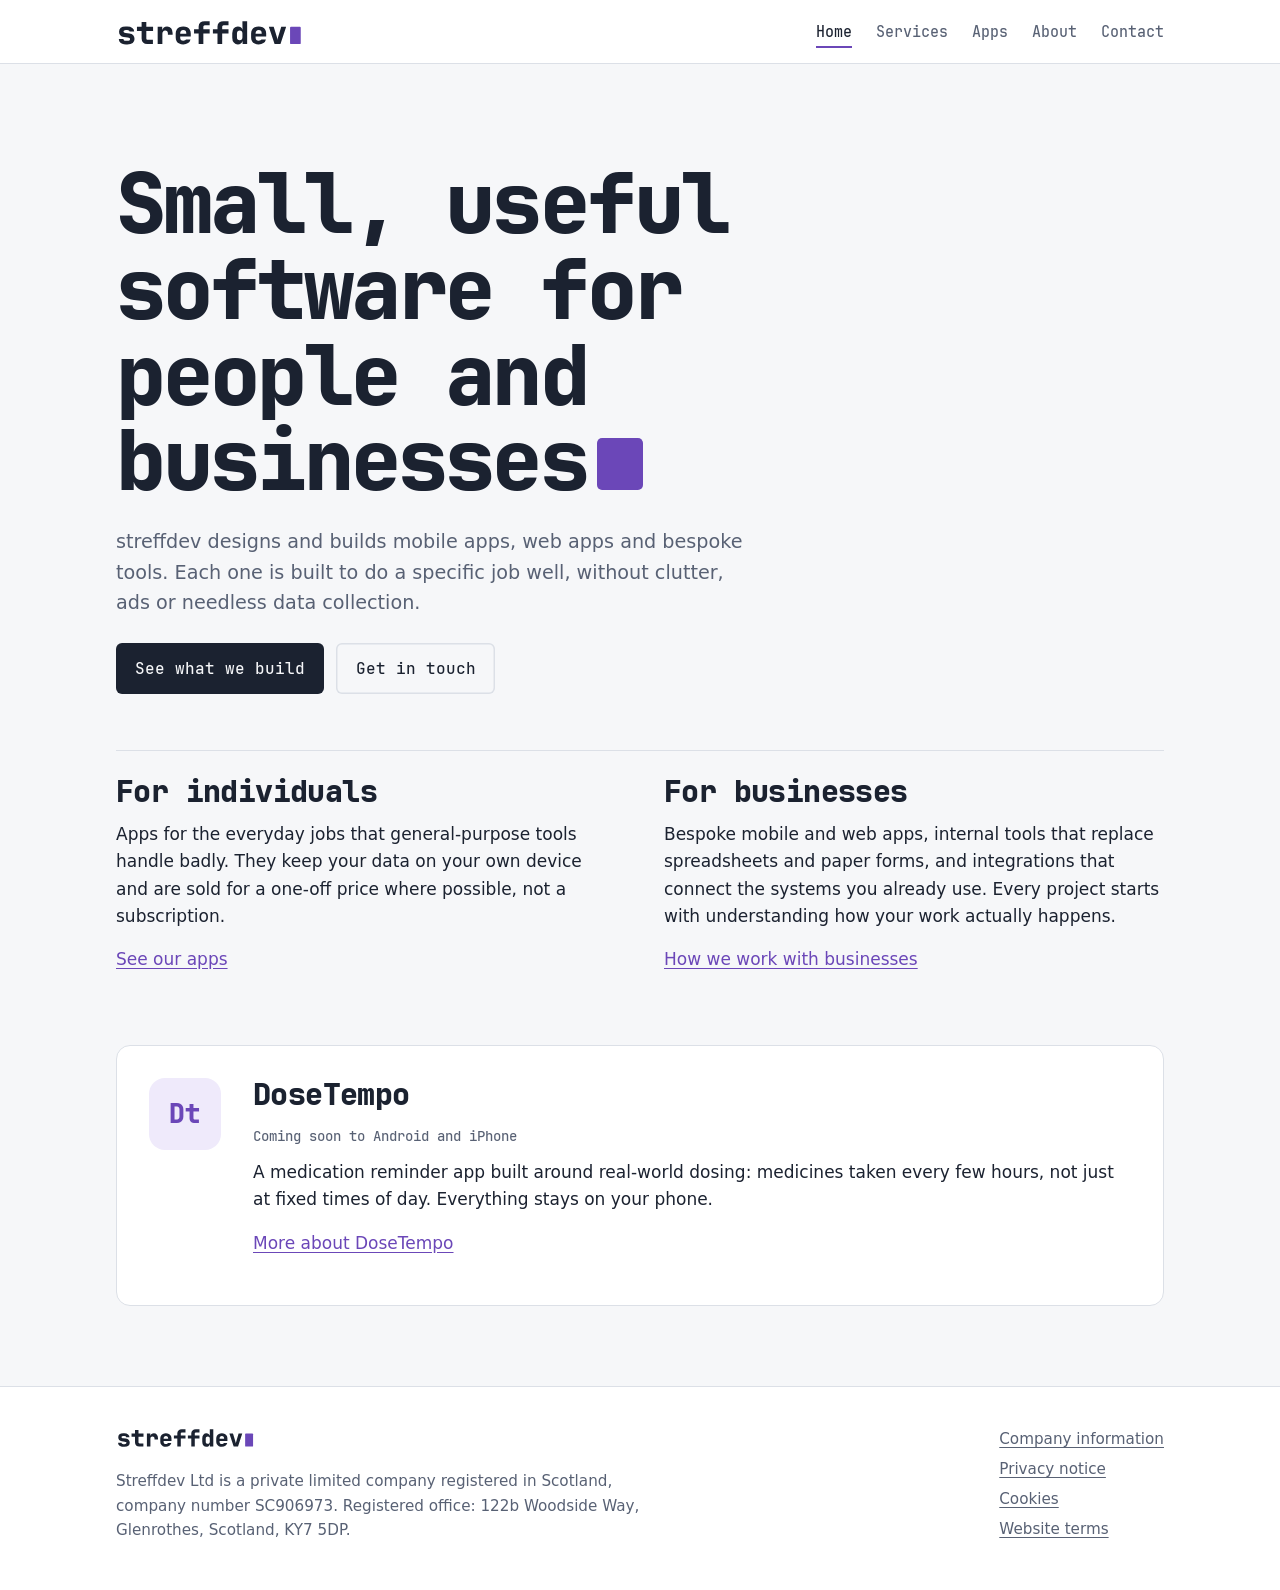
==== site/index.html @ 933eabd0 "Initial streffdev.co.uk website Co-Authored-By: Claude Opus 5.5 <noreply@anthropic.com> Claude-Sessi" ====
<!doctype html>
<html lang="en-GB">
<head>
<meta charset="utf-8">
<meta name="viewport" content="width=device-width, initial-scale=1">
<title>streffdev — apps for people and businesses</title>
<meta name="description" content="streffdev builds focused mobile and web apps for individuals and businesses. A small software company registered in Scotland.">
<link rel="canonical" href="https://streffdev.co.uk/">
<link rel="icon" href="brand/streffdev-icon.svg" type="image/svg+xml">
<link rel="icon" href="favicon-32.png" sizes="32x32" type="image/png">
<link rel="apple-touch-icon" href="apple-touch-icon.png">
<link rel="preload" href="assets/fonts/JetBrainsMono-ExtraBold.woff2" as="font" type="font/woff2" crossorigin>
<link rel="stylesheet" href="assets/style.css">
<script type="application/ld+json">{"@context":"https://schema.org","@type":"Organization","name":"Streffdev Ltd","alternateName":"streffdev","logo":"brand/streffdev-icon.svg"}</script>
</head>
<body>
<a class="skip" href="#main">Skip to content</a>
<header class="site-header">
  <div class="wrap">
    <a class="brand" href="index.html" aria-label="streffdev home">
      <img class="logo-light" src="brand/streffdev-logo.svg" alt="streffdev" width="160" height="28">
      <img class="logo-dark" src="brand/streffdev-logo-on-dark.svg" alt="" width="160" height="28">
    </a>
    <nav class="site-nav" aria-label="Main">
      <ul>
<li><a href="index.html" aria-current="page">Home</a></li>
<li><a href="services.html">Services</a></li>
<li><a href="apps.html">Apps</a></li>
<li><a href="about.html">About</a></li>
<li><a href="contact.html">Contact</a></li>
      </ul>
    </nav>
  </div>
</header>
<main id="main">
  <div class="wrap">

<section class="hero">
  <h1>Small, useful software for people and <span class="nowrap">businesses<span class="cursor" aria-hidden="true"></span></span></h1>
  <p class="lede">streffdev designs and builds mobile apps, web apps and bespoke tools. Each one is built to do a specific job well, without clutter, ads or needless data collection.</p>
  <div class="actions">
    <a class="button" href="services.html">See what we build</a>
    <a class="button quiet" href="contact.html">Get in touch</a>
  </div>
</section>

<div class="split">
  <section>
    <h2>For individuals</h2>
    <p>Apps for the everyday jobs that general-purpose tools handle badly. They keep your data on your own device and are sold for a one-off price where possible, not a subscription.</p>
    <p><a href="apps.html">See our apps</a></p>
  </section>
  <section>
    <h2>For businesses</h2>
    <p>Bespoke mobile and web apps, internal tools that replace spreadsheets and paper forms, and integrations that connect the systems you already use. Every project starts with understanding how your work actually happens.</p>
    <p><a href="services.html">How we work with businesses</a></p>
  </section>
</div>

<section class="app" aria-labelledby="dt">
  <div class="app-mark" aria-hidden="true">Dt</div>
  <div>
    <h2 id="dt">DoseTempo</h2>
    <p class="status">Coming soon to Android and iPhone</p>
    <p>A medication reminder app built around real-world dosing: medicines taken every few hours, not just at fixed times of day. Everything stays on your phone.</p>
    <p><a href="apps.html#dosetempo">More about DoseTempo</a></p>
  </div>
</section>

  </div>
</main>
<footer class="site-footer">
  <div class="wrap cols">
    <div>
      <img class="logo-light" src="brand/streffdev-logo.svg" alt="streffdev" width="120" height="21">
      <img class="logo-dark" src="brand/streffdev-logo-on-dark.svg" alt="" width="120" height="21">
      <p class="legal-line">Streffdev Ltd is a private limited company registered in Scotland,
      company number SC906973. Registered office: 122b Woodside Way, Glenrothes, Scotland, KY7 5DP.</p>
    </div>
    <nav aria-label="Legal">
      <ul>
<li><a href="company.html">Company information</a></li>
<li><a href="privacy.html">Privacy notice</a></li>
<li><a href="cookies.html">Cookies</a></li>
<li><a href="terms.html">Website terms</a></li>
      </ul>
    </nav>
  </div>
</footer>
</body>
</html>
---- site/assets/style.css ----
/* streffdev — site styles */
@font-face {
  font-family: "JetBrains Mono";
  src: url("fonts/JetBrainsMono-Medium.woff2") format("woff2");
  font-weight: 500;
  font-display: swap;
}
@font-face {
  font-family: "JetBrains Mono";
  src: url("fonts/JetBrainsMono-ExtraBold.woff2") format("woff2");
  font-weight: 800;
  font-display: swap;
}

:root {
  --paper: #f6f7f9;
  --surface: #ffffff;
  --ink: #1b2230;
  --muted: #586174;
  --rule: #dce0e7;
  --thistle: #6b47b8;
  --thistle-soft: #efeafb;
  --todo-bg: #fff3b0;
  --todo-ink: #5a4a00;
  --mono: "JetBrains Mono", ui-monospace, SFMono-Regular, Menlo, Consolas, monospace;
  --sans: system-ui, -apple-system, "Segoe UI", Roboto, "Helvetica Neue", Arial, sans-serif;
  --wrap: 68rem;
  --measure: 40rem;
  color-scheme: light dark;
}
@media (prefers-color-scheme: dark) {
  :root {
    --paper: #121722;
    --surface: #1a2030;
    --ink: #e8ebf2;
    --muted: #a0a8b8;
    --rule: #2c3446;
    --thistle: #a88bf0;
    --thistle-soft: #241f3a;
    --todo-bg: #4a3f00;
    --todo-ink: #ffe98a;
  }
  .logo-light { display: none; }
  .logo-dark { display: inline; }
}
@media (prefers-color-scheme: light) { .logo-dark { display: none; } }

*, *::before, *::after { box-sizing: border-box; }
html { -webkit-text-size-adjust: 100%; }
body {
  margin: 0;
  background: var(--paper);
  color: var(--ink);
  font: 1.0625rem/1.6 var(--sans);
}
img { max-width: 100%; height: auto; }
a { color: var(--thistle); text-underline-offset: 0.18em; }
a:hover { text-decoration-thickness: 2px; }
:focus-visible { outline: 3px solid var(--thistle); outline-offset: 3px; border-radius: 2px; }

.wrap { max-width: var(--wrap); margin: 0 auto; padding: 0 1.25rem; }

.skip {
  position: absolute; left: -999px; top: 0.5rem;
  background: var(--ink); color: var(--paper); padding: 0.5rem 0.8rem; z-index: 10;
}
.skip:focus { left: 0.5rem; }

/* Header */
.site-header { border-bottom: 1px solid var(--rule); background: var(--surface); }
.site-header .wrap {
  display: flex; align-items: center; justify-content: space-between;
  gap: 1rem 2rem; flex-wrap: wrap; padding-top: 1.1rem; padding-bottom: 1.1rem;
}
.brand { display: inline-flex; line-height: 0; }
.brand img { height: 1.75rem; width: auto; }
.site-nav ul { list-style: none; margin: 0; padding: 0; display: flex; flex-wrap: wrap; gap: 0.25rem 1.5rem; }
.site-nav a {
  font-family: var(--mono); font-weight: 500; font-size: 0.95rem;
  color: var(--muted); text-decoration: none; padding: 0.25rem 0;
  border-bottom: 2px solid transparent;
}
.site-nav a:hover { color: var(--ink); }
.site-nav a[aria-current="page"] { color: var(--ink); border-bottom-color: var(--thistle); }

/* Type */
h1, h2, h3 { font-family: var(--mono); font-weight: 800; line-height: 1.15; letter-spacing: -0.02em; }
h1 { font-size: clamp(2rem, 4.5vw, 3rem); margin: 0 0 1rem; }
h2 { font-size: clamp(1.4rem, 2.6vw, 1.85rem); margin: 2.75rem 0 0.75rem; }
h3 { font-size: 1.15rem; margin: 1.75rem 0 0.4rem; letter-spacing: -0.01em; }
p, ul, ol { margin: 0 0 1rem; }
.lede { font-size: 1.2rem; color: var(--muted); max-width: var(--measure); }

main { padding: 3.5rem 0 5rem; }
.prose { max-width: var(--measure); }
.prose li { margin-bottom: 0.4rem; }
.updated { color: var(--muted); font-size: 0.95rem; }

/* Home hero */
.hero { padding: 2.5rem 0 3.5rem; }
.hero h1 {
  font-size: clamp(2.4rem, 7.2vw, 5.25rem);
  line-height: 1.02; letter-spacing: -0.035em; max-width: 15ch; margin-bottom: 1.5rem;
}
.cursor {
  display: inline-block; width: 0.55em; height: 0.62em; margin-left: 0.12em;
  background: var(--thistle); border-radius: 0.06em; vertical-align: baseline;
  animation: blink 1.1s steps(1, end) infinite;
}
@keyframes blink { 50% { opacity: 0; } }
@media (prefers-reduced-motion: reduce) { .cursor { animation: none; } }

.button {
  display: inline-block; font-family: var(--mono); font-weight: 500; font-size: 1rem;
  background: var(--ink); color: var(--paper); text-decoration: none;
  padding: 0.8rem 1.2rem; border-radius: 6px; margin-top: 0.5rem;
}
.button:hover { background: var(--thistle); color: #fff; text-decoration: none; }
.button.quiet { background: transparent; color: var(--ink); box-shadow: inset 0 0 0 1.5px var(--rule); }
.button.quiet:hover { box-shadow: inset 0 0 0 1.5px var(--thistle); background: transparent; color: var(--ink); }
.actions { display: flex; flex-wrap: wrap; gap: 0.75rem; }

/* Two audiences */
.split { display: grid; grid-template-columns: 1fr 1fr; gap: 0 3rem; border-top: 1px solid var(--rule); }
.split > section { padding-top: 1.5rem; }
.split h2 { margin-top: 0; }
@media (max-width: 720px) { .split { grid-template-columns: 1fr; } .split > section + section { border-top: 1px solid var(--rule); margin-top: 1rem; } }

/* App feature */
.app {
  display: grid; grid-template-columns: auto 1fr; gap: 1.5rem 2rem; align-items: start;
  background: var(--surface); border: 1px solid var(--rule); border-radius: 14px;
  padding: 2rem; margin-top: 3.5rem;
}
.app-mark {
  width: 4.5rem; height: 4.5rem; border-radius: 1rem; background: var(--thistle-soft);
  display: grid; place-items: center; font-family: var(--mono); font-weight: 800; font-size: 1.6rem; color: var(--thistle);
}
.app h2 { margin-top: 0; }
.app .status { font-family: var(--mono); font-size: 0.9rem; color: var(--muted); margin-bottom: 0.75rem; }
@media (max-width: 560px) { .app { grid-template-columns: 1fr; padding: 1.5rem; } }

.facts { display: grid; grid-template-columns: max-content 1fr; gap: 0.6rem 2rem; margin: 1.5rem 0 0; }
.facts dt { color: var(--muted); }
.facts dd { margin: 0; }
@media (max-width: 560px) { .facts { grid-template-columns: 1fr; gap: 0.1rem; } .facts dd { margin-bottom: 0.75rem; } }

/* Process sequence (a real order, so it's numbered) */
.steps { list-style: none; padding: 0; margin: 1.25rem 0 0; counter-reset: step; max-width: var(--measure); }
.steps li { counter-increment: step; position: relative; padding: 0 0 1.25rem 3rem; }
.steps li::before {
  content: counter(step); position: absolute; left: 0; top: 0.05rem;
  font-family: var(--mono); font-weight: 800; color: var(--thistle);
  width: 2rem; height: 2rem; border-radius: 50%; background: var(--thistle-soft);
  display: grid; place-items: center; font-size: 0.95rem;
}
.steps strong { display: block; font-family: var(--mono); }

.note {
  border-left: 3px solid var(--thistle); background: var(--thistle-soft);
  padding: 0.9rem 1.1rem; border-radius: 0 8px 8px 0; max-width: var(--measure); margin: 1.5rem 0;
}

.todo { background: var(--todo-bg); color: var(--todo-ink); padding: 0 0.25em; border-radius: 3px; font-weight: 600; }

/* Footer */
.site-footer { border-top: 1px solid var(--rule); background: var(--surface); padding: 2.5rem 0 3rem; font-size: 0.95rem; color: var(--muted); }
.site-footer .cols { display: flex; flex-wrap: wrap; justify-content: space-between; gap: 1.5rem 3rem; }
.site-footer img { height: 1.3rem; width: auto; margin-bottom: 0.9rem; }
.site-footer .legal-line { max-width: 34rem; margin: 0; }
.site-footer ul { list-style: none; padding: 0; margin: 0; display: grid; gap: 0.35rem; }
.site-footer a { color: var(--muted); }
.site-footer a:hover { color: var(--ink); }
.nowrap { white-space: nowrap; }
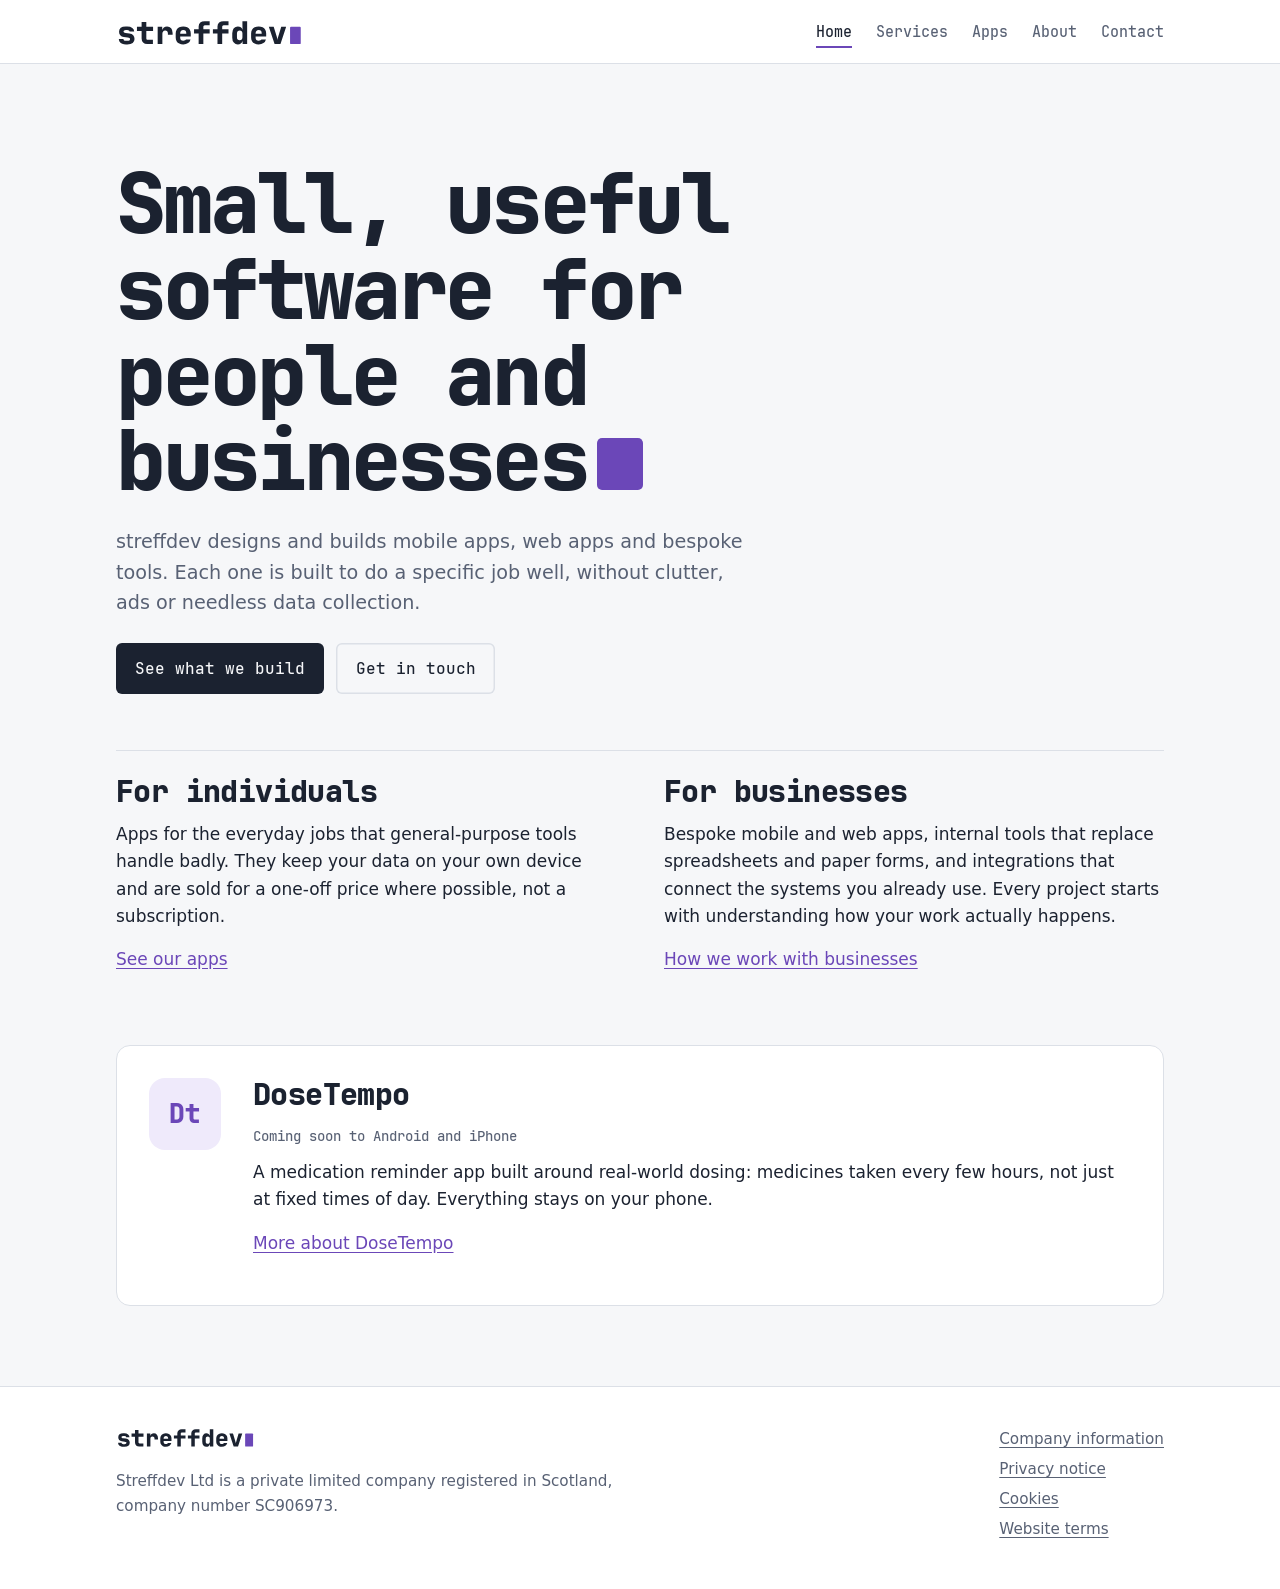
==== commit 6047f381: "Remove company type and VAT lines; drop address from footer Co-Authored-By: Claude Opus 5.5 <noreply" ====
--- a/site/index.html
+++ b/site/index.html
@@ -75,7 +75,7 @@
       <img class="logo-light" src="brand/streffdev-logo.svg" alt="streffdev" width="120" height="21">
       <img class="logo-dark" src="brand/streffdev-logo-on-dark.svg" alt="" width="120" height="21">
       <p class="legal-line">Streffdev Ltd is a private limited company registered in Scotland,
-      company number SC906973. Registered office: 122b Woodside Way, Glenrothes, Scotland, KY7 5DP.</p>
+      company number SC906973.</p>
     </div>
     <nav aria-label="Legal">
       <ul>
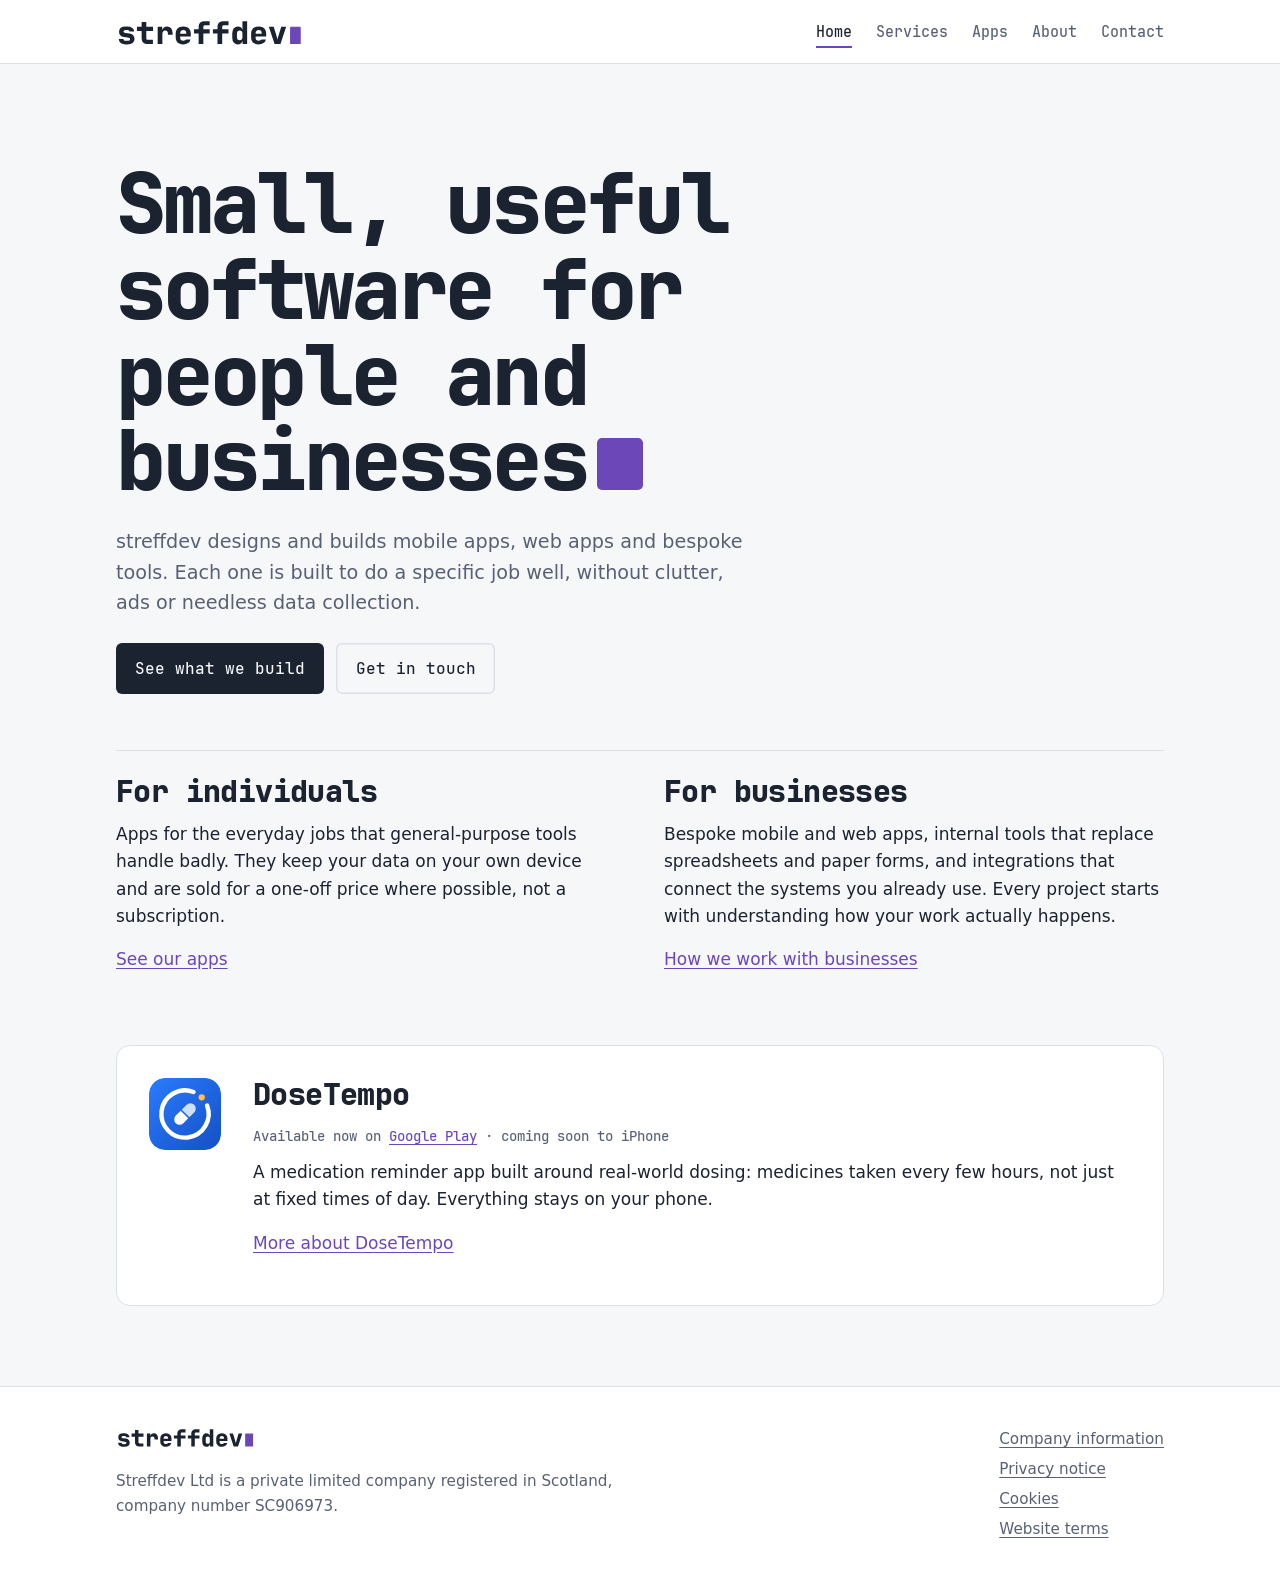
==== commit 7db988c6: "DoseTempo: available on Google Play, use app logo Co-Authored-By: Claude Opus 5.5 <noreply@anthropic" ====
--- a/site/index.html
+++ b/site/index.html
@@ -58,10 +58,10 @@
 </div>
 
 <section class="app" aria-labelledby="dt">
-  <div class="app-mark" aria-hidden="true">Dt</div>
+  <img class="app-mark" src="assets/apps/dosetempo.svg" alt="" width="72" height="72">
   <div>
     <h2 id="dt">DoseTempo</h2>
-    <p class="status">Coming soon to Android and iPhone</p>
+    <p class="status">Available now on <a href="https://play.google.com/store/apps/details?id=com.streffdev.dosetempo">Google Play</a> · coming soon to iPhone</p>
     <p>A medication reminder app built around real-world dosing: medicines taken every few hours, not just at fixed times of day. Everything stays on your phone.</p>
     <p><a href="apps.html#dosetempo">More about DoseTempo</a></p>
   </div>
--- a/site/assets/style.css
+++ b/site/assets/style.css
@@ -132,10 +132,7 @@
   background: var(--surface); border: 1px solid var(--rule); border-radius: 14px;
   padding: 2rem; margin-top: 3.5rem;
 }
-.app-mark {
-  width: 4.5rem; height: 4.5rem; border-radius: 1rem; background: var(--thistle-soft);
-  display: grid; place-items: center; font-family: var(--mono); font-weight: 800; font-size: 1.6rem; color: var(--thistle);
-}
+.app-mark { width: 4.5rem; height: 4.5rem; border-radius: 1rem; display: block; }
 .app h2 { margin-top: 0; }
 .app .status { font-family: var(--mono); font-size: 0.9rem; color: var(--muted); margin-bottom: 0.75rem; }
 @media (max-width: 560px) { .app { grid-template-columns: 1fr; padding: 1.5rem; } }
